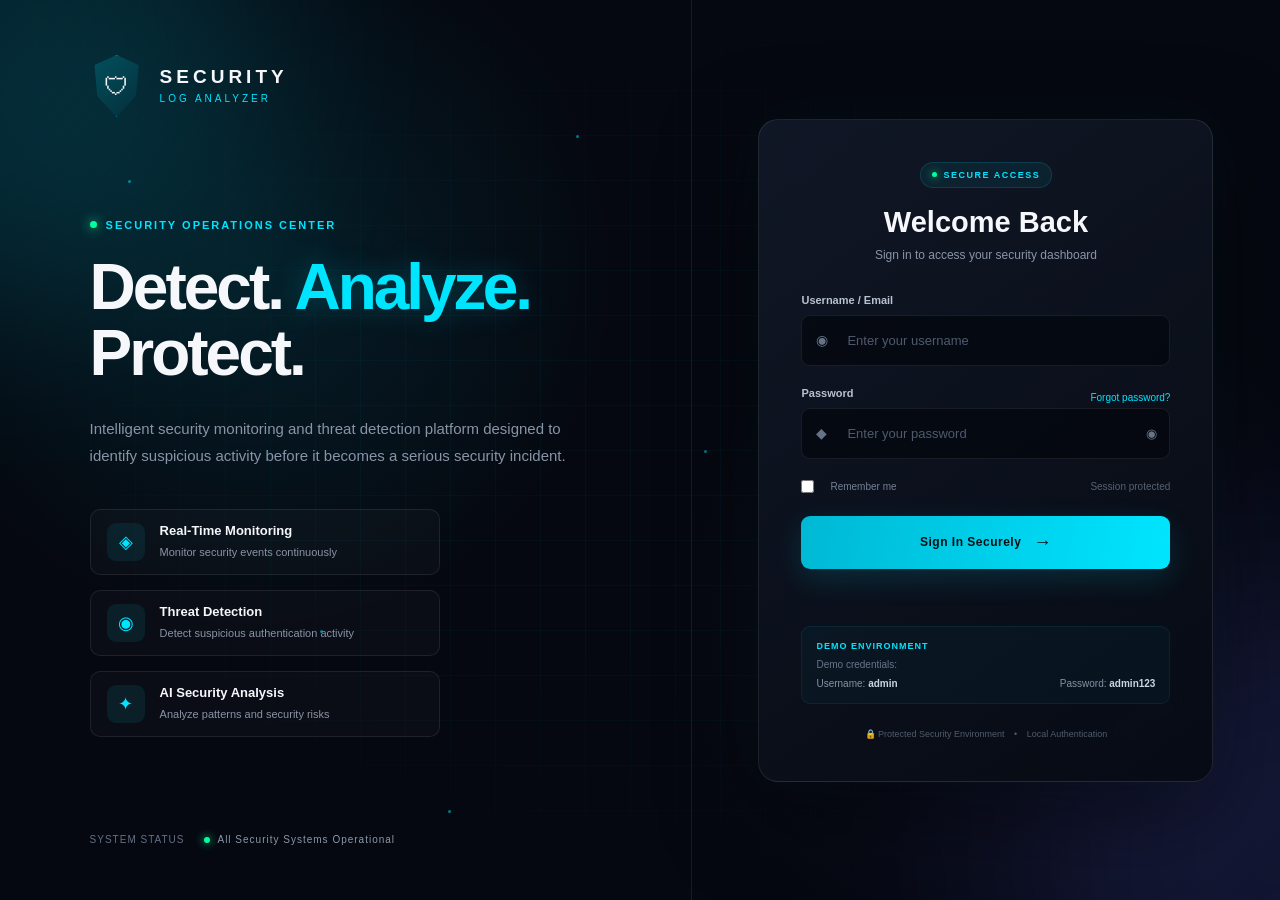
==== frontend/ai-analysis.html @ 04030ff9 "Initial project setup" ====
<!DOCTYPE html>
<html lang="en">

<head>
    <meta charset="UTF-8">
    <meta name="viewport" content="width=device-width, initial-scale=1.0">

    <title>AI Security Analysis | Security Log Analyzer</title>

    <link rel="stylesheet" href="css/index.css">
    <link rel="stylesheet" href="css/ai-analysis.css">
</head>

<body>

<div class="soc-layout">

    <!-- =========================
         SIDEBAR
    ========================== -->

    <aside class="sidebar">

        <div class="sidebar-brand">

            <div class="brand-shield">
                🛡
            </div>

            <div class="brand-text">
                <strong>SECURE<span>X</span></strong>
                <small>SECURITY OPERATIONS CENTER</small>
            </div>

        </div>


        <div class="sidebar-status">

            <span class="online-dot"></span>

            <div>
                <strong>SOC ONLINE</strong>
                <small>Monitoring active</small>
            </div>

        </div>


        <nav class="main-nav">

            <div class="nav-label">
                MONITORING
            </div>


            <a href="index.html" class="nav-item">

                <span class="nav-icon">⌂</span>

                <span>Dashboard</span>

                <b>01</b>

            </a>


            <a href="logs.html" class="nav-item">

                <span class="nav-icon">▤</span>

                <span>Security Logs</span>

                <b>02</b>

            </a>


            <a href="alerts.html" class="nav-item">

                <span class="nav-icon">⚠</span>

                <span>Alerts</span>

                <b>03</b>

            </a>


            <div class="nav-label">
                INTELLIGENCE
            </div>


            <a
                href="threat-intelligence.html"
                class="nav-item">

                <span class="nav-icon">◎</span>

                <span>Threat Intelligence</span>

                <b>04</b>

            </a>


            <a
                href="ai-analysis.html"
                class="nav-item active">

                <span class="nav-icon">✦</span>

                <span>AI Analysis</span>

                <b>05</b>

            </a>

        </nav>


        <div class="sidebar-bottom">

            <div class="environment-card">

                <span class="environment-icon">
                    ◉
                </span>

                <div>
                    <strong>
                        LOCAL ENVIRONMENT
                    </strong>

                    <small>
                        Protected
                    </small>
                </div>

            </div>


            <div class="user-profile">

                <div class="avatar">
                    A
                </div>

                <div class="user-info">

                    <strong>
                        Administrator
                    </strong>

                    <small>
                        Security Analyst
                    </small>

                </div>

                <span class="user-more">
                    ⋮
                </span>

            </div>

        </div>

    </aside>


    <!-- =========================
         MAIN CONTENT
    ========================== -->

    <main class="main-content">


        <!-- HEADER -->

        <div class="ai-header">

            <div>

                <div class="breadcrumb">
                    SECURITY CENTER /
                    <span>AI ANALYSIS</span>
                </div>

                <h1>
                    AI Security Analysis
                </h1>

                <p>
                    Intelligent analysis of security logs,
                    threats and suspicious activity.
                </p>

            </div>


            <button
                class="ai-refresh-button"
                type="button"
                onclick="runAnalysis()">

                🔄 Run Analysis

            </button>

        </div>


        <!-- =========================
             AI ENGINE STATUS
        ========================== -->

        <section class="ai-status-panel">

            <div class="ai-status-icon">
                🤖
            </div>

            <div class="ai-status-content">

                <strong>
                    AI Analysis Engine
                </strong>

                <p>
                    Automated security pattern detection
                    and risk assessment
                </p>

            </div>

            <span class="ai-status-active">
                ● ACTIVE
            </span>

        </section>


        <!-- =========================
             AI SUMMARY
        ========================== -->

        <div class="ai-summary">


            <div class="ai-summary-card">

                <div class="ai-card-icon">
                    ⚠️
                </div>

                <div>

                    <h3>
                        Risk Level
                    </h3>

                    <div
                        class="ai-number risk-low"
                        id="riskLevel">

                        ...

                    </div>

                    <p>
                        Current security risk
                    </p>

                </div>

            </div>


            <div class="ai-summary-card">

                <div class="ai-card-icon">
                    🔍
                </div>

                <div>

                    <h3>
                        Suspicious Events
                    </h3>

                    <div
                        class="ai-number"
                        id="suspiciousEvents">

                        ...

                    </div>

                    <p>
                        Events requiring attention
                    </p>

                </div>

            </div>


            <div class="ai-summary-card">

                <div class="ai-card-icon">
                    🚨
                </div>

                <div>

                    <h3>
                        Detected Alerts
                    </h3>

                    <div
                        class="ai-number"
                        id="detectedAlerts">

                        ...

                    </div>

                    <p>
                        Security alerts detected
                    </p>

                </div>

            </div>


        </div>


        <!-- =========================
             THREAT ASSESSMENT
        ========================== -->

        <section class="ai-panel">

            <div class="ai-panel-header">

                <div>
                    <span class="panel-label">
                        AI INTELLIGENCE
                    </span>

                    <h2>
                        🧠 AI Threat Assessment
                    </h2>
                </div>

                <span class="panel-status">
                    ANALYZED
                </span>

            </div>


            <div
                class="ai-analysis-text"
                id="threatAssessment">

                Analyzing security logs...

            </div>

        </section>


        <!-- =========================
             ATTACK PATTERN
        ========================== -->

        <section class="ai-panel">

            <div class="ai-panel-header">

                <div>
                    <span class="panel-label">
                        BEHAVIOR ANALYSIS
                    </span>

                    <h2>
                        🎯 Attack Pattern Detection
                    </h2>
                </div>

                <span class="panel-status">
                    ACTIVE
                </span>

            </div>


            <div
                class="ai-analysis-text"
                id="attackPattern">

                Detecting suspicious activity patterns...

            </div>

        </section>


        <!-- =========================
             RECOMMENDATIONS
        ========================== -->

        <section class="ai-panel">

            <div class="ai-panel-header">

                <div>
                    <span class="panel-label">
                        SECURITY RESPONSE
                    </span>

                    <h2>
                        💡 Security Recommendations
                    </h2>
                </div>

            </div>


            <div
                id="recommendations"
                class="recommendations">

                <div class="recommendation">

                    AI engine is analyzing
                    the latest security data...

                </div>

            </div>

        </section>


        <!-- =========================
             METHODOLOGY
        ========================== -->

        <section class="ai-methodology">

            <div class="ai-panel-header">

                <div>

                    <span class="panel-label">
                        SYSTEM PROCESS
                    </span>

                    <h2>
                        ⚙️ Analysis Methodology
                    </h2>

                </div>

            </div>


            <div class="methodology-grid">


                <div class="methodology-card">

                    <span class="method-number">
                        01
                    </span>

                    <h3>
                        Log Collection
                    </h3>

                    <p>
                        Security events are collected
                        from the project database.
                    </p>

                </div>


                <div class="methodology-card">

                    <span class="method-number">
                        02
                    </span>

                    <h3>
                        Pattern Detection
                    </h3>

                    <p>
                        Failed logins, denied access
                        and suspicious activity are analyzed.
                    </p>

                </div>


                <div class="methodology-card">

                    <span class="method-number">
                        03
                    </span>

                    <h3>
                        Risk Assessment
                    </h3>

                    <p>
                        Security activity is classified
                        into different risk levels.
                    </p>

                </div>


                <div class="methodology-card">

                    <span class="method-number">
                        04
                    </span>

                    <h3>
                        Recommendations
                    </h3>

                    <p>
                        The system generates security
                        recommendations based on detected activity.
                    </p>

                </div>


            </div>

        </section>


        <!-- LAST UPDATED -->

        <div
            class="ai-last-updated"
            id="aiLastUpdated">

            Waiting for analysis...

        </div>


        <!-- FOOTER -->

        <footer class="dashboard-footer">

            <div>
                <strong>SECUREX</strong>
                Security Operations Center
            </div>

            <div>
                Flask API
                <span class="footer-dot"></span>
                Database Connected
                <span class="footer-dot"></span>
                Monitoring Active
            </div>

            <div>
                v1.0.0
            </div>

        </footer>


    </main>

</div>

<script src="js/auth.js"></script>
<script src="js/ai-analysis.js"></script>

</body>

</html>
---- frontend/css/index.css ----
* {
    margin: 0;
    padding: 0;
    box-sizing: border-box;
}


:root {

    --bg: #050810;
    --sidebar: #080c15;
    --panel: #0b111c;
    --panel-hover: #0f1724;

    --border: rgba(255,255,255,0.075);

    --cyan: #00e5ff;
    --blue: #3b82f6;
    --purple: #8b5cf6;
    --red: #ff4d67;
    --orange: #ff9f43;
    --green: #00e89a;

    --text: #f2f5f9;
    --muted: #7e8a9e;
    --muted-light: #aab4c3;

}


html,
body {

    min-height: 100%;

}


body {

    font-family:
        Inter,
        "Segoe UI",
        Arial,
        sans-serif;

    background:
        radial-gradient(
            circle at 80% 0%,
            rgba(0,229,255,0.035),
            transparent 30%
        ),
        var(--bg);

    color: var(--text);

}


/* =====================================================
   LAYOUT
   ===================================================== */

.soc-layout {

    min-height: 100vh;

    display: flex;

}


/* =====================================================
   SIDEBAR
   ===================================================== */

.sidebar {

    width: 260px;

    position: fixed;

    top: 0;
    bottom: 0;
    left: 0;

    background:
        linear-gradient(
            180deg,
            #090e18,
            #060a12
        );

    border-right: 1px solid var(--border);

    padding: 25px 16px;

    display: flex;

    flex-direction: column;

    z-index: 100;

}


.sidebar-brand {

    display: flex;

    align-items: center;

    gap: 12px;

    padding:
        4px 10px 25px;

}


.brand-shield {

    width: 43px;
    height: 50px;

    display: grid;

    place-items: center;

    background:
        rgba(0,229,255,0.07);

    border: 1px solid
        rgba(0,229,255,0.28);

    clip-path:
        polygon(
            50% 0%,
            92% 15%,
            86% 66%,
            50% 100%,
            14% 66%,
            8% 15%
        );

    font-size: 20px;

    box-shadow:
        0 0 25px
        rgba(0,229,255,0.08);

}


.brand-text strong {

    display: block;

    font-size: 18px;

    letter-spacing: 2px;

}


.brand-text strong span {

    color: var(--cyan);

}


.brand-text small {

    display: block;

    margin-top: 3px;

    font-size: 7px;

    letter-spacing: 1.5px;

    color: #667285;

}


/* =====================================================
   SIDEBAR STATUS
   ===================================================== */

.sidebar-status {

    display: flex;

    align-items: center;

    gap: 10px;

    margin:
        0 5px 25px;

    padding: 12px;

    background:
        rgba(0,229,255,0.035);

    border:
        1px solid
        rgba(0,229,255,0.09);

    border-radius: 9px;

}


.online-dot {

    width: 7px;
    height: 7px;

    border-radius: 50%;

    background: var(--green);

    box-shadow:
        0 0 10px var(--green);

    flex-shrink: 0;

}


.sidebar-status strong {

    display: block;

    font-size: 10px;

    letter-spacing: 1px;

}


.sidebar-status small {

    display: block;

    margin-top: 3px;

    color: #657083;

    font-size: 9px;

}


/* =====================================================
   NAV
   ===================================================== */

.main-nav {

    display: flex;

    flex-direction: column;

    gap: 4px;

}


.nav-label {

    margin:
        17px 12px 7px;

    color: #4f5b6d;

    font-size: 8px;

    font-weight: 800;

    letter-spacing: 1.7px;

}


.nav-item {

    height: 46px;

    display: flex;

    align-items: center;

    gap: 12px;

    padding: 0 12px;

    color: #788498;

    text-decoration: none;

    border-radius: 8px;

    font-size: 11px;

    transition: 0.25s;

}


.nav-item:hover {

    color: #dce5ef;

    background:
        rgba(255,255,255,0.035);

}


.nav-item.active {

    color: var(--cyan);

    background:
        linear-gradient(
            90deg,
            rgba(0,229,255,0.10),
            rgba(0,229,255,0.025)
        );

    border-left:
        2px solid var(--cyan);

}


.nav-icon {

    width: 23px;

    text-align: center;

    font-size: 16px;

}


.nav-item b {

    margin-left: auto;

    font-size: 8px;

    color: #3e4859;

    font-weight: 500;

}


/* =====================================================
   SIDEBAR BOTTOM
   ===================================================== */

.sidebar-bottom {

    margin-top: auto;

}


.environment-card {

    display: flex;

    align-items: center;

    gap: 10px;

    padding: 11px;

    margin-bottom: 14px;

    border-radius: 8px;

    background:
        rgba(255,255,255,0.025);

    border:
        1px solid var(--border);

}


.environment-icon {

    color: var(--green);

    font-size: 14px;

}


.environment-card strong {

    display: block;

    font-size: 8px;

    letter-spacing: 0.8px;

}


.environment-card small {

    display: block;

    margin-top: 3px;

    color: #657083;

    font-size: 8px;

}


.user-profile {

    display: flex;

    align-items: center;

    gap: 9px;

    padding:
        13px 5px 2px;

    border-top:
        1px solid var(--border);

}


.avatar,
.profile-circle {

    width: 34px;
    height: 34px;

    display: grid;

    place-items: center;

    border-radius: 50%;

    background:
        linear-gradient(
            135deg,
            #00a8c0,
            #334155
        );

    color: white;

    font-weight: 700;

    font-size: 11px;

}


.user-info {

    flex: 1;

}


.user-info strong {

    display: block;

    font-size: 10px;

}


.user-info small {

    display: block;

    margin-top: 3px;

    color: #657083;

    font-size: 8px;

}


.user-more {

    color: #566173;

}


/* =====================================================
   MAIN
   ===================================================== */

.main-content {

    margin-left: 260px;

    width:
        calc(100% - 260px);

    min-height: 100vh;

    padding: 32px 38px;

}


/* =====================================================
   TOPBAR
   ===================================================== */

.topbar {

    display: flex;

    justify-content: space-between;

    align-items: flex-start;

    margin-bottom: 27px;

}


.breadcrumb {

    color: #4f5b6d;

    font-size: 8px;

    font-weight: 700;

    letter-spacing: 1.3px;

    margin-bottom: 9px;

}


.breadcrumb span {

    color: var(--cyan);

}


.topbar h1 {

    font-size: 26px;

    letter-spacing: -0.7px;

}


.topbar p {

    color: var(--muted);

    font-size: 11px;

    margin-top: 7px;

}


.topbar-actions {

    display: flex;

    align-items: center;

    gap: 12px;

}


.live-indicator {

    display: flex;

    align-items: center;

    gap: 7px;

    padding: 9px 12px;

    border-radius: 7px;

    background:
        rgba(0,232,154,0.05);

    border:
        1px solid
        rgba(0,232,154,0.13);

    color: #7b899b;

    font-size: 8px;

    font-weight: 800;

    letter-spacing: 0.8px;

}


.live-indicator span {

    width: 5px;
    height: 5px;

    border-radius: 50%;

    background: var(--green);

    box-shadow:
        0 0 8px var(--green);

}


.refresh-btn {

    height: 34px;

    padding: 0 12px;

    border:
        1px solid var(--border);

    border-radius: 7px;

    background:
        rgba(255,255,255,0.025);

    color: #a7b1bf;

    cursor: pointer;

    font-size: 11px;

}


.refresh-btn:hover {

    border-color:
        rgba(0,229,255,0.25);

    color: var(--cyan);

}


.profile-circle {

    width: 35px;
    height: 35px;

}


/* =====================================================
   SECURITY BANNER
   ===================================================== */

.security-banner {

    min-height: 105px;

    padding: 20px 24px;

    display: flex;

    justify-content: space-between;

    align-items: center;

    margin-bottom: 18px;

    border:
        1px solid
        rgba(0,232,154,0.13);

    border-radius: 11px;

    background:
        linear-gradient(
            110deg,
            rgba(0,232,154,0.055),
            rgba(0,229,255,0.025),
            rgba(255,255,255,0.015)
        );

}


.banner-left {

    display: flex;

    align-items: center;

    gap: 16px;

}


.banner-icon {

    width: 44px;
    height: 44px;

    display: grid;

    place-items: center;

    border-radius: 50%;

    color: var(--green);

    background:
        rgba(0,232,154,0.08);

    border:
        1px solid
        rgba(0,232,154,0.2);

    font-size: 18px;

}


.banner-label {

    color: var(--green);

    font-size: 8px;

    font-weight: 800;

    letter-spacing: 1.2px;

}


.banner-left h2 {

    font-size: 15px;

    margin-top: 5px;

}


.banner-left p {

    margin-top: 5px;

    color: #718095;

    font-size: 9px;

}


.banner-time {

    text-align: right;

}


.banner-time span {

    display: block;

    color: #596578;

    font-size: 8px;

    letter-spacing: 1px;

}


.banner-time strong {

    display: block;

    color: var(--green);

    font-size: 11px;

    margin-top: 5px;

}


/* =====================================================
   STAT CARDS
   ===================================================== */

.stats-grid {

    display: grid;

    grid-template-columns:
        repeat(5, 1fr);

    gap: 12px;

    margin-bottom: 18px;

}


.stat-card {

    min-height: 142px;

    padding: 18px;

    background:
        linear-gradient(
            145deg,
            #0c131f,
            #080d16
        );

    border:
        1px solid var(--border);

    border-radius: 10px;

    transition: 0.25s;

}


.stat-card:hover {

    transform: translateY(-3px);

    border-color:
        rgba(0,229,255,0.18);

}


.stat-top {

    display: flex;

    align-items: center;

    justify-content: space-between;

}


.stat-label {

    color: #697589;

    font-size: 8px;

    font-weight: 800;

    letter-spacing: 1px;

}


.stat-icon {

    width: 31px;
    height: 31px;

    display: grid;

    place-items: center;

    border-radius: 7px;

    font-size: 13px;

}


.stat-icon.blue {

    color: var(--cyan);

    background:
        rgba(0,229,255,0.08);

}


.stat-icon.red {

    color: var(--red);

    background:
        rgba(255,77,103,0.08);

}


.stat-icon.orange {

    color: var(--orange);

    background:
        rgba(255,159,67,0.08);

}


.stat-icon.purple {

    color: var(--purple);

    background:
        rgba(139,92,246,0.08);

}


.stat-icon.critical {

    color: var(--red);

    background:
        rgba(255,77,103,0.10);

}


.stat-value {

    margin-top: 15px;

    font-size: 30px;

    font-weight: 700;

    letter-spacing: -1px;

}


.critical-number {

    color: var(--red);

}


.stat-bottom {

    display: flex;

    justify-content: space-between;

    margin-top: 13px;

    color: #4f5b6c;

    font-size: 8px;

}


.stat-positive {
    color: var(--green);
}

.stat-danger {
    color: var(--red);
}

.stat-warning {
    color: var(--orange);
}

.stat-info {
    color: var(--purple);
}


/* =====================================================
   PANELS
   ===================================================== */

.main-grid {

    display: grid;

    grid-template-columns:
        1.65fr 0.85fr;

    gap: 14px;

    margin-bottom: 14px;

}


.panel {

    background:
        linear-gradient(
            145deg,
            #0b121e,
            #080d16
        );

    border:
        1px solid var(--border);

    border-radius: 11px;

    padding: 20px;

}


.panel-heading {

    display: flex;

    align-items: flex-start;

    justify-content: space-between;

    margin-bottom: 15px;

}


.panel-eyebrow {

    display: block;

    color: #536074;

    font-size: 7px;

    font-weight: 800;

    letter-spacing: 1.4px;

    margin-bottom: 5px;

}


.panel-heading h2 {

    font-size: 14px;

}


.chart-status {

    padding: 6px 8px;

    color: var(--green);

    font-size: 7px;

    font-weight: 800;

    background:
        rgba(0,232,154,0.05);

    border-radius: 5px;

}


.chart-wrapper {

    height: 245px;

    position: relative;

}


.chart-legend {

    display: flex;

    gap: 20px;

    padding-top: 10px;

    color: #697589;

    font-size: 8px;

}


.chart-legend span {

    display: flex;

    align-items: center;

    gap: 5px;

}


.chart-legend i {

    width: 6px;
    height: 6px;

    display: inline-block;

    border-radius: 50%;

}


.legend-success {
    background: var(--green);
}

.legend-failed {
    background: var(--red);
}

.legend-denied {
    background: var(--orange);
}


/* =====================================================
   AI INSIGHT
   ===================================================== */

.insight-panel {

    position: relative;

    overflow: hidden;

}


.ai-badge {

    padding: 6px 9px;

    color: var(--cyan);

    font-size: 8px;

    font-weight: 800;

    border:
        1px solid
        rgba(0,229,255,0.18);

    border-radius: 5px;

    background:
        rgba(0,229,255,0.05);

}


.ai-orb {

    height: 120px;

    display: grid;

    place-items: center;

}


.orb-ring {

    width: 75px;
    height: 75px;

    display: grid;

    place-items: center;

    border-radius: 50%;

    border:
        1px solid
        rgba(0,229,255,0.25);

    box-shadow:
        0 0 25px
        rgba(0,229,255,0.08),
        inset 0 0 25px
        rgba(0,229,255,0.05);

    color: var(--cyan);

    font-size: 26px;

}


.insight-status {

    color: var(--cyan);

    font-size: 7px;

    font-weight: 800;

    letter-spacing: 1px;

}


.insight-content h3 {

    margin-top: 7px;

    font-size: 13px;

}


.insight-content p {

    color: #718095;

    font-size: 9px;

    line-height: 1.7;

    margin-top: 6px;

}


.insight-button {

    display: flex;

    justify-content: space-between;

    align-items: center;

    margin-top: 14px;

    padding: 10px 12px;

    color: var(--cyan);

    text-decoration: none;

    border:
        1px solid
        rgba(0,229,255,0.13);

    border-radius: 6px;

    background:
        rgba(0,229,255,0.035);

    font-size: 9px;

}


.insight-button:hover {

    background:
        rgba(0,229,255,0.07);

}


/* =====================================================
   LOWER GRID
   ===================================================== */

.lower-grid {

    display: grid;

    grid-template-columns:
        1.25fr 0.75fr;

    gap: 14px;

    margin-bottom: 14px;

}


.view-all {

    color: var(--cyan);

    text-decoration: none;

    font-size: 8px;

}


.view-all:hover {

    text-decoration: underline;

}


/* =====================================================
   ALERT LIST
   ===================================================== */

.alert-list {

    display: flex;

    flex-direction: column;

}


.alert-list > * {

    border-bottom:
        1px solid var(--border);

}


.alert-list > *:last-child {

    border-bottom: none;

}


.alert-item {

    display: flex;

    align-items: center;

    gap: 12px;

    padding: 12px 0;

}


.alert-severity {

    width: 8px;
    height: 8px;

    border-radius: 50%;

    flex-shrink: 0;

}


.alert-severity.high,
.alert-severity.critical {

    background: var(--red);

    box-shadow:
        0 0 8px
        rgba(255,77,103,0.5);

}


.alert-severity.medium {

    background: var(--orange);

}


.alert-info {

    flex: 1;

}


.alert-info strong {

    display: block;

    font-size: 10px;

}


.alert-info small {

    display: block;

    margin-top: 4px;

    color: #5f6b7d;

    font-size: 8px;

}


.alert-status {

    padding: 5px 7px;

    border-radius: 4px;

    color: var(--orange);

    background:
        rgba(255,159,67,0.07);

    font-size: 7px;

}


/* =====================================================
   QUICK ACTIONS
   ===================================================== */

.quick-actions {

    display: grid;

    gap: 7px;

}


.quick-action {

    display: flex;

    align-items: center;

    gap: 10px;

    padding: 9px;

    border:
        1px solid transparent;

    border-radius: 7px;

    color: white;

    text-decoration: none;

    transition: 0.2s;

}


.quick-action:hover {

    background:
        rgba(255,255,255,0.025);

    border-color:
        var(--border);

}


.quick-icon {

    width: 32px;
    height: 32px;

    display: grid;

    place-items: center;

    border-radius: 7px;

    font-size: 13px;

}


.quick-icon.blue {

    color: var(--cyan);

    background:
        rgba(0,229,255,0.07);

}


.quick-icon.red {

    color: var(--red);

    background:
        rgba(255,77,103,0.07);

}


.quick-icon.purple {

    color: var(--purple);

    background:
        rgba(139,92,246,0.07);

}


.quick-icon.cyan {

    color: var(--cyan);

    background:
        rgba(0,229,255,0.07);

}


.quick-action div:nth-child(2) {

    flex: 1;

}


.quick-action strong {

    display: block;

    font-size: 9px;

}


.quick-action small {

    display: block;

    margin-top: 3px;

    color: #5f6b7d;

    font-size: 7px;

}


.quick-action > span {

    color: #4e5b6e;

}


/* =====================================================
   TABLE
   ===================================================== */

.logs-panel {

    margin-bottom: 20px;

}


.table-container {

    overflow-x: auto;

}


.security-table {

    width: 100%;

    border-collapse: collapse;

}


.security-table th {

    padding:
        10px 12px;

    text-align: left;

    color: #536074;

    font-size: 7px;

    font-weight: 800;

    letter-spacing: 1px;

    border-bottom:
        1px solid var(--border);

}


.security-table td {

    padding:
        12px;

    color: #a8b2c1;

    font-size: 9px;

    border-bottom:
        1px solid
        rgba(255,255,255,0.04);

}


.security-table tr:hover td {

    background:
        rgba(255,255,255,0.018);

}


.event-badge,
.status-badge,
.severity-badge {

    display: inline-block;

    padding: 5px 7px;

    border-radius: 4px;

    font-size: 7px;

    font-weight: 700;

}


.event-badge {

    color: var(--cyan);

    background:
        rgba(0,229,255,0.06);

}


.status-badge.success {

    color: var(--green);

    background:
        rgba(0,232,154,0.06);

}


.status-badge.failed,
.status-badge.denied {

    color: var(--red);

    background:
        rgba(255,77,103,0.06);

}


.severity-badge.low {

    color: var(--green);

}


.severity-badge.medium {

    color: var(--orange);

}


.severity-badge.high,
.severity-badge.critical {

    color: var(--red);

}


/* =====================================================
   LOADING
   ===================================================== */

.loading-state {

    padding: 25px !important;

    text-align: center;

    color: #596578 !important;

}


/* =====================================================
   FOOTER
   ===================================================== */

.dashboard-footer {

    display: flex;

    justify-content: space-between;

    align-items: center;

    padding: 16px 2px 3px;

    color: #4d596b;

    font-size: 8px;

}


.dashboard-footer strong {

    color: #748196;

    letter-spacing: 1px;

}


.footer-dot {

    display: inline-block;

    width: 4px;
    height: 4px;

    margin:
        0 7px;

    border-radius: 50%;

    background: var(--green);

}


/* =====================================================
   RESPONSIVE
   ===================================================== */

@media (max-width: 1200px) {

    .stats-grid {

        grid-template-columns:
            repeat(3, 1fr);

    }


    .main-grid {

        grid-template-columns: 1fr;

    }

}


@media (max-width: 900px) {

    .sidebar {

        width: 75px;

        padding:
            20px 10px;

    }


    .brand-text,
    .sidebar-status div,
    .nav-item span:not(.nav-icon),
    .nav-item b,
    .nav-label,
    .environment-card div,
    .user-info,
    .user-more {

        display: none;

    }


    .sidebar-brand {

        justify-content: center;

    }


    .sidebar-status {

        justify-content: center;

    }


    .nav-item {

        justify-content: center;

    }


    .main-content {

        margin-left: 75px;

        width:
            calc(100% - 75px);

        padding:
            25px 20px;

    }


    .lower-grid {

        grid-template-columns: 1fr;

    }

}


@media (max-width: 650px) {

    .topbar {

        flex-direction: column;

        gap: 15px;

    }


    .topbar-actions {

        width: 100%;

    }


    .stats-grid {

        grid-template-columns:
            repeat(2, 1fr);

    }


    .security-banner {

        align-items: flex-start;

    }


    .banner-time {

        display: none;

    }


    .dashboard-footer {

        flex-direction: column;

        gap: 8px;

        align-items: flex-start;

    }

}


@media (max-width: 450px) {

    .stats-grid {

        grid-template-columns: 1fr;

    }


    .main-content {

        padding: 20px 12px;

    }


    .sidebar {

        display: none;

    }


    .main-content {

        margin-left: 0;

        width: 100%;

    }

}
.charts-container {
    display: grid;
    grid-template-columns: 1fr 1fr;
    gap: 18px;
}

.chart-box {
    min-width: 0;
}

.chart-box-title {
    color: #7e8a9e;
    font-size: 8px;
    font-weight: 800;
    letter-spacing: 1px;
    margin-bottom: 8px;
}

@media (max-width: 800px) {

    .charts-container {
        grid-template-columns: 1fr;
    }

}
---- frontend/css/ai-analysis.css ----
/* =========================================================
   SECURITY LOG ANALYZER
   AI ANALYSIS PAGE
   ========================================================= */


/* =========================
   HEADER
========================= */

.ai-header {
    display: flex;
    justify-content: space-between;
    align-items: flex-start;

    gap: 20px;

    margin-bottom: 22px;
}

.ai-header h1 {
    color: #ffffff;

    font-size: 28px;
    line-height: 1.2;

    margin: 0 0 7px;
}

.ai-header p {
    color: #7f8ca3;

    font-size: 13px;

    margin: 0;
}

.breadcrumb {
    color: #64748b;

    font-size: 10px;
    font-weight: 600;

    letter-spacing: 0.8px;

    margin-bottom: 8px;

    text-transform: uppercase;
}

.breadcrumb span {
    color: #00ffaa;
}


/* =========================
   RUN ANALYSIS BUTTON
========================= */

.ai-refresh-button {
    flex-shrink: 0;

    padding: 10px 17px;

    border: 1px solid rgba(0, 255, 170, 0.25);

    border-radius: 8px;

    background: rgba(0, 255, 170, 0.08);

    color: #00ffaa;

    font-size: 11px;
    font-weight: 600;

    cursor: pointer;

    transition: 0.2s ease;
}

.ai-refresh-button:hover {
    background: rgba(0, 255, 170, 0.14);

    border-color: rgba(0, 255, 170, 0.45);

    transform: translateY(-1px);

    box-shadow:
        0 0 20px rgba(0, 255, 170, 0.12);
}


/* =========================
   AI STATUS PANEL
========================= */

.ai-status-panel {
    display: flex;

    align-items: center;

    gap: 14px;

    padding: 17px 19px;

    margin-bottom: 22px;

    background:
        linear-gradient(
            145deg,
            rgba(15, 30, 45, 0.98),
            rgba(9, 20, 34, 0.98)
        );

    border: 1px solid rgba(0, 255, 170, 0.10);

    border-radius: 12px;

    box-shadow:
        0 10px 28px rgba(0, 0, 0, 0.14);
}

.ai-status-icon {
    width: 42px;
    height: 42px;

    display: flex;

    align-items: center;
    justify-content: center;

    flex-shrink: 0;

    border-radius: 10px;

    background: rgba(0, 255, 170, 0.08);

    border: 1px solid rgba(0, 255, 170, 0.12);

    font-size: 20px;
}

.ai-status-content {
    flex: 1;
}

.ai-status-content strong {
    display: block;

    color: #dce5f2;

    font-size: 13px;

    margin-bottom: 4px;
}

.ai-status-content p {
    color: #718096;

    font-size: 11px;

    margin: 0;
}

.ai-status-active {
    padding: 6px 10px;

    border-radius: 20px;

    color: #00ffaa;

    background: rgba(0, 255, 170, 0.07);

    border: 1px solid rgba(0, 255, 170, 0.13);

    font-size: 9px;
    font-weight: 700;

    letter-spacing: 0.5px;
}


/* =========================
   SUMMARY
========================= */

.ai-summary {
    display: grid;

    grid-template-columns:
        repeat(3, minmax(0, 1fr));

    gap: 16px;

    margin-bottom: 22px;
}

.ai-summary-card {
    position: relative;

    display: flex;

    align-items: center;

    gap: 15px;

    min-height: 120px;

    padding: 20px;

    overflow: hidden;

    background:
        linear-gradient(
            145deg,
            rgba(18, 29, 48, 0.96),
            rgba(10, 18, 32, 0.96)
        );

    border: 1px solid rgba(255, 255, 255, 0.07);

    border-radius: 13px;

    box-shadow:
        0 10px 28px rgba(0, 0, 0, 0.14);

    transition: 0.2s ease;
}

.ai-summary-card::before {
    content: "";

    position: absolute;

    top: 0;
    left: 0;

    width: 100%;
    height: 2px;

    background: #00ffaa;

    opacity: 0.65;
}

.ai-summary-card:hover {
    transform: translateY(-2px);

    border-color:
        rgba(0, 255, 170, 0.16);
}

.ai-card-icon {
    width: 43px;
    height: 43px;

    display: flex;

    align-items: center;
    justify-content: center;

    flex-shrink: 0;

    border-radius: 10px;

    background:
        rgba(0, 255, 170, 0.07);

    border: 1px solid
        rgba(0, 255, 170, 0.10);

    font-size: 20px;
}

.ai-summary-card h3 {
    color: #7f8da4;

    font-size: 10px;
    font-weight: 600;

    text-transform: uppercase;

    letter-spacing: 0.7px;

    margin: 0 0 8px;
}

.ai-number {
    color: #ffffff;

    font-size: 28px;
    font-weight: 700;

    line-height: 1;
}

.ai-summary-card p {
    color: #69778d;

    font-size: 10px;

    margin: 7px 0 0;
}


/* =========================
   RISK COLORS
========================= */

.risk-low {
    color: #00ffaa;
}

.risk-medium {
    color: #ffc857;
}

.risk-high {
    color: #ff8a65;
}

.risk-critical {
    color: #ff5252;
}


/* =========================
   COMMON AI PANEL
========================= */

.ai-panel,
.ai-methodology {
    background:
        linear-gradient(
            145deg,
            rgba(15, 27, 45, 0.96),
            rgba(9, 18, 32, 0.96)
        );

    border: 1px solid
        rgba(255, 255, 255, 0.07);

    border-radius: 14px;

    padding: 23px;

    margin-bottom: 22px;

    box-shadow:
        0 12px 35px rgba(0, 0, 0, 0.14);
}


/* =========================
   PANEL HEADER
========================= */

.ai-panel-header {
    display: flex;

    justify-content: space-between;
    align-items: center;

    gap: 15px;

    margin-bottom: 16px;
}

.ai-panel-header h2 {
    color: #ffffff;

    font-size: 16px;

    margin: 0;
}

.panel-label {
    display: block;

    color: #00ffaa;

    font-size: 8px;
    font-weight: 700;

    letter-spacing: 1px;

    margin-bottom: 5px;
}

.panel-status {
    padding: 5px 9px;

    border-radius: 15px;

    color: #00ffaa;

    background:
        rgba(0, 255, 170, 0.06);

    border: 1px solid
        rgba(0, 255, 170, 0.10);

    font-size: 8px;
    font-weight: 700;

    white-space: nowrap;
}


/* =========================
   ANALYSIS TEXT
========================= */

.ai-analysis-text {
    padding: 16px 17px;

    border-radius: 9px;

    background:
        rgba(255, 255, 255, 0.025);

    border: 1px solid
        rgba(255, 255, 255, 0.055);

    color: #aebbd0;

    font-size: 12px;

    line-height: 1.7;
}


/* =========================
   RECOMMENDATIONS
========================= */

.recommendations {
    display: flex;

    flex-direction: column;

    gap: 10px;
}

.recommendation {
    position: relative;

    padding: 14px 16px 14px 20px;

    border-radius: 9px;

    background:
        rgba(255, 255, 255, 0.025);

    border: 1px solid
        rgba(255, 255, 255, 0.055);

    color: #aebbd0;

    font-size: 11px;

    line-height: 1.6;

    transition: 0.2s ease;
}

.recommendation::before {
    content: "";

    position: absolute;

    left: 0;
    top: 0;

    width: 3px;
    height: 100%;

    background: #00ffaa;

    border-radius:
        9px 0 0 9px;
}

.recommendation:hover {
    background:
        rgba(0, 255, 170, 0.025);

    border-color:
        rgba(0, 255, 170, 0.10);
}


/* =========================
   METHODOLOGY
========================= */

.methodology-grid {
    display: grid;

    grid-template-columns:
        repeat(4, minmax(0, 1fr));

    gap: 13px;
}

.methodology-card {
    position: relative;

    padding: 18px;

    min-height: 145px;

    background:
        rgba(255, 255, 255, 0.025);

    border: 1px solid
        rgba(255, 255, 255, 0.06);

    border-radius: 10px;

    transition: 0.2s ease;
}

.methodology-card:hover {
    transform: translateY(-2px);

    border-color:
        rgba(0, 255, 170, 0.15);
}

.method-number {
    display: inline-flex;

    align-items: center;
    justify-content: center;

    width: 30px;
    height: 30px;

    margin-bottom: 12px;

    border-radius: 50%;

    color: #06100e;

    background: #00ffaa;

    font-size: 10px;
    font-weight: 800;
}

.methodology-card h3 {
    color: #dce5f2;

    font-size: 12px;

    margin: 0 0 7px;
}

.methodology-card p {
    color: #78869c;

    font-size: 10px;

    line-height: 1.6;

    margin: 0;
}


/* =========================
   LAST UPDATED
========================= */

.ai-last-updated {
    color: #5f6d82;

    font-family: monospace;

    font-size: 9px;

    text-align: right;

    margin: -7px 2px 18px;
}


/* =========================
   FOOTER
========================= */

.dashboard-footer {
    display: flex;

    justify-content: space-between;
    align-items: center;

    gap: 15px;

    padding: 20px 4px 10px;

    margin-top: 5px;

    color: #536176;

    font-size: 10px;

    border-top:
        1px solid rgba(255, 255, 255, 0.05);
}

.dashboard-footer strong {
    color: #7d8ba0;

    letter-spacing: 0.5px;
}

.footer-dot {
    display: inline-block;

    width: 4px;
    height: 4px;

    margin: 0 5px;

    vertical-align: middle;

    border-radius: 50%;

    background: #00ffaa;
}


/* =========================
   RESPONSIVE - TABLET
========================= */

@media (max-width: 1100px) {

    .ai-summary {
        grid-template-columns:
            repeat(2, minmax(0, 1fr));
    }

    .methodology-grid {
        grid-template-columns:
            repeat(2, minmax(0, 1fr));
    }
}


/* =========================
   RESPONSIVE - MOBILE
========================= */

@media (max-width: 768px) {

    .ai-header {
        flex-direction: column;

        align-items: flex-start;
    }

    .ai-refresh-button {
        width: 100%;
    }

    .ai-status-panel {
        align-items: flex-start;
    }

    .ai-status-active {
        margin-left: auto;
    }

    .ai-summary {
        grid-template-columns: 1fr;
    }

    .methodology-grid {
        grid-template-columns: 1fr;
    }

    .ai-panel,
    .ai-methodology {
        padding: 17px;
    }

    .dashboard-footer {
        flex-direction: column;

        align-items: flex-start;
    }
}


/* =========================
   SMALL MOBILE
========================= */

@media (max-width: 480px) {

    .ai-header h1 {
        font-size: 23px;
    }

    .ai-status-panel {
        flex-wrap: wrap;
    }

    .ai-status-active {
        margin-left: 56px;
    }

    .ai-panel-header {
        align-items: flex-start;
    }

    .panel-status {
        display: none;
    }
}
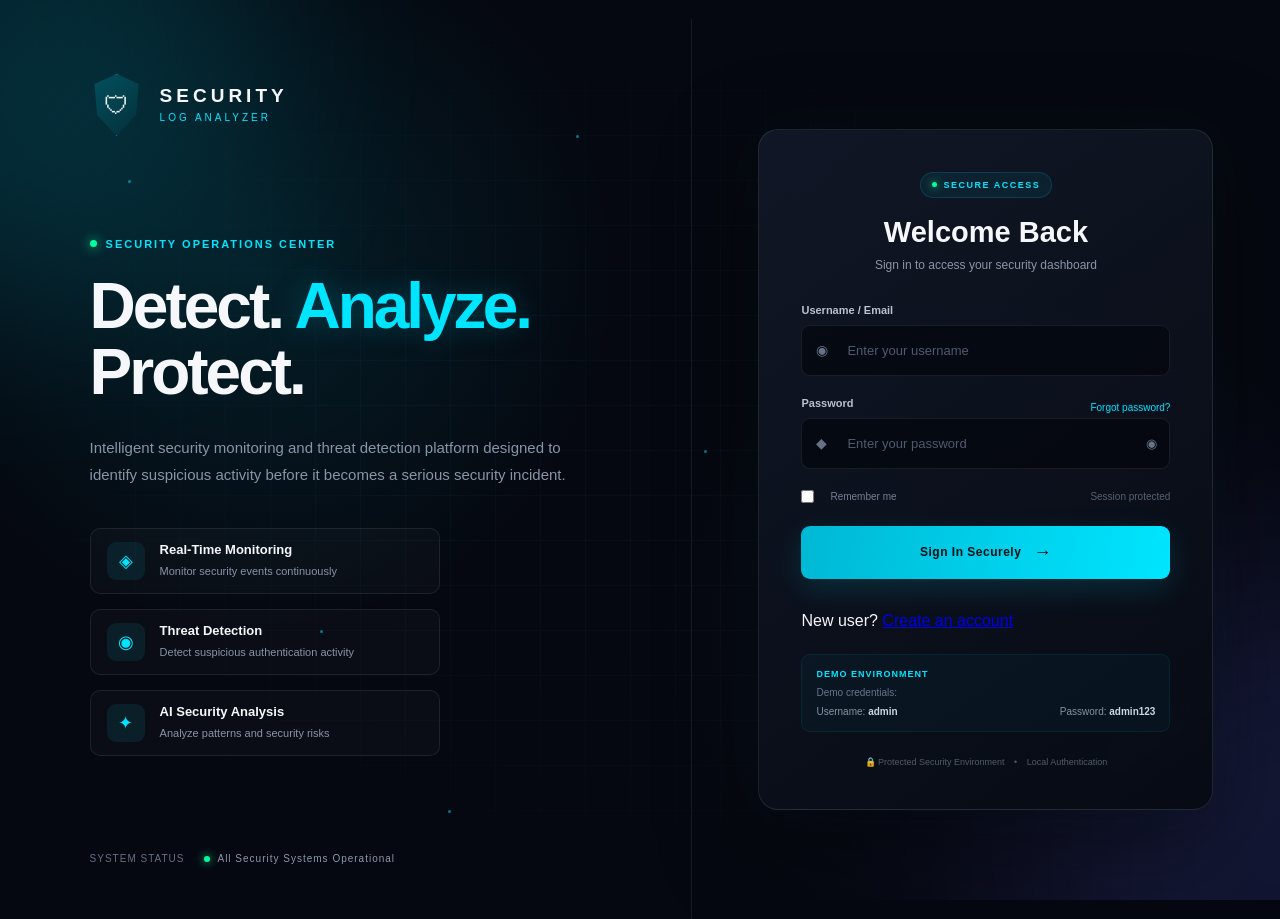
==== commit a1e463bf: "Finalize Security Log Analyzer & Alert Dashboard" ====
--- a/frontend/ai-analysis.html
+++ b/frontend/ai-analysis.html
@@ -173,6 +173,10 @@
     <!-- =========================
          MAIN CONTENT
     ========================== -->
+
+    <button class="mobile-menu-btn" id="mobileMenuBtn">
+        ☰
+    </button>
 
     <main class="main-content">
 
--- a/frontend/css/index.css
+++ b/frontend/css/index.css
@@ -2011,4 +2011,140 @@
         grid-template-columns: 1fr;
     }
 
+}
+/* ================================
+   MOBILE MENU
+================================ */
+
+.mobile-menu-btn {
+    display: none;
+}
+
+/* Mobile Menu */
+@media (max-width: 768px) {
+
+    .mobile-menu-btn {
+        display: flex;
+        position: fixed;
+        top: 15px;
+        left: 15px;
+        width: 45px;
+        height: 45px;
+        align-items: center;
+        justify-content: center;
+        background: #0f172a;
+        color: #ffffff;
+        border: none;
+        border-radius: 8px;
+        font-size: 24px;
+        cursor: pointer;
+        z-index: 1100;
+    }
+
+    .sidebar {
+        display: flex;
+        width: 260px;
+        transform: translateX(-100%);
+        transition: transform 0.3s ease;
+        z-index: 1050;
+    }
+
+    .sidebar.mobile-open {
+        display: flex;
+        transform: translateX(0);
+    }
+
+    .main-content {
+        margin-left: 0;
+        width: 100%;
+    }
+}
+@media (max-width: 768px) {
+
+    .sidebar {
+        width: 280px !important;
+    }
+
+    .nav-item {
+        display: flex !important;
+        align-items: center !important;
+        gap: 14px !important;
+        width: 100% !important;
+    }
+
+    .nav-item span {
+        display: inline-block !important;
+        visibility: visible !important;
+        opacity: 1 !important;
+        white-space: nowrap !important;
+    }
+
+}
+@media (max-width: 768px) {
+
+    .sidebar {
+        overflow-y: auto;
+        overflow-x: hidden;
+        padding-bottom: 25px;
+    }
+
+    .sidebar::-webkit-scrollbar {
+        width: 4px;
+    }
+
+    .sidebar::-webkit-scrollbar-thumb {
+        background: rgba(0, 229, 255, 0.25);
+        border-radius: 10px;
+    }
+
+}
+@media (max-width: 768px) {
+
+    .user-more {
+        display: flex !important;
+        align-items: center;
+        justify-content: center;
+        width: 42px;
+        height: 42px;
+        flex-shrink: 0;
+        cursor: pointer;
+    }
+
+}
+@media (max-width: 768px) {
+
+    .user-profile {
+        display: flex !important;
+        align-items: center !important;
+        gap: 10px !important;
+    }
+
+    .user-more {
+        display: flex !important;
+        align-items: center !important;
+        justify-content: center !important;
+
+        width: 100px !important;
+        height: 42px !important;
+
+        margin-left: auto !important;
+
+        background: #0b1f2a !important;
+        color: #00e5ff !important;
+
+        border: 1px solid rgba(0, 229, 255, 0.3) !important;
+        border-radius: 8px !important;
+
+        font-size: 14px !important;
+        cursor: pointer !important;
+    }
+
+    .user-more::after {
+        content: " Logout";
+        margin-left: 6px;
+        color: #00e5ff;
+        font-size: 13px;
+        font-weight: 600;
+    }
+
 }
--- a/frontend/css/ai-analysis.css
+++ b/frontend/css/ai-analysis.css
@@ -719,4 +719,90 @@
     .panel-status {
         display: none;
     }
+}
+/* ================================
+   MOBILE MENU
+================================ */
+
+.mobile-menu-btn {
+    display: none;
+}
+
+@media (max-width: 768px) {
+
+    .mobile-menu-btn {
+        display: flex !important;
+        position: fixed !important;
+        top: 15px !important;
+        left: 15px !important;
+        width: 45px !important;
+        height: 45px !important;
+        align-items: center !important;
+        justify-content: center !important;
+        background: #0f172a !important;
+        color: #ffffff !important;
+        border: none !important;
+        border-radius: 8px !important;
+        font-size: 24px !important;
+        cursor: pointer !important;
+        z-index: 9999 !important;
+    }
+
+    .sidebar {
+        display: flex !important;
+        position: fixed !important;
+        left: 0 !important;
+        top: 0 !important;
+        bottom: 0 !important;
+        width: 280px !important;
+        transform: translateX(-100%) !important;
+        transition: transform 0.3s ease !important;
+        z-index: 9998 !important;
+        overflow-y: auto !important;
+    }
+
+    .sidebar.mobile-open {
+        transform: translateX(0) !important;
+    }
+
+    .main-content {
+        margin-left: 0 !important;
+        width: 100% !important;
+    }
+
+    .nav-item {
+        display: flex !important;
+        align-items: center !important;
+        gap: 14px !important;
+        width: 100% !important;
+    }
+
+    .nav-item span {
+        display: inline-block !important;
+        visibility: visible !important;
+        opacity: 1 !important;
+        white-space: nowrap !important;
+    }
+
+    .user-more {
+        display: flex !important;
+        align-items: center !important;
+        justify-content: center !important;
+        width: 100px !important;
+        height: 42px !important;
+        margin-left: auto !important;
+        background: #0b1f2a !important;
+        color: #00e5ff !important;
+        border: 1px solid rgba(0, 229, 255, 0.3) !important;
+        border-radius: 8px !important;
+        font-size: 14px !important;
+    }
+
+    .user-more::after {
+        content: " Logout";
+        margin-left: 6px;
+        color: #00e5ff;
+        font-size: 13px;
+        font-weight: 600;
+    }
 }
